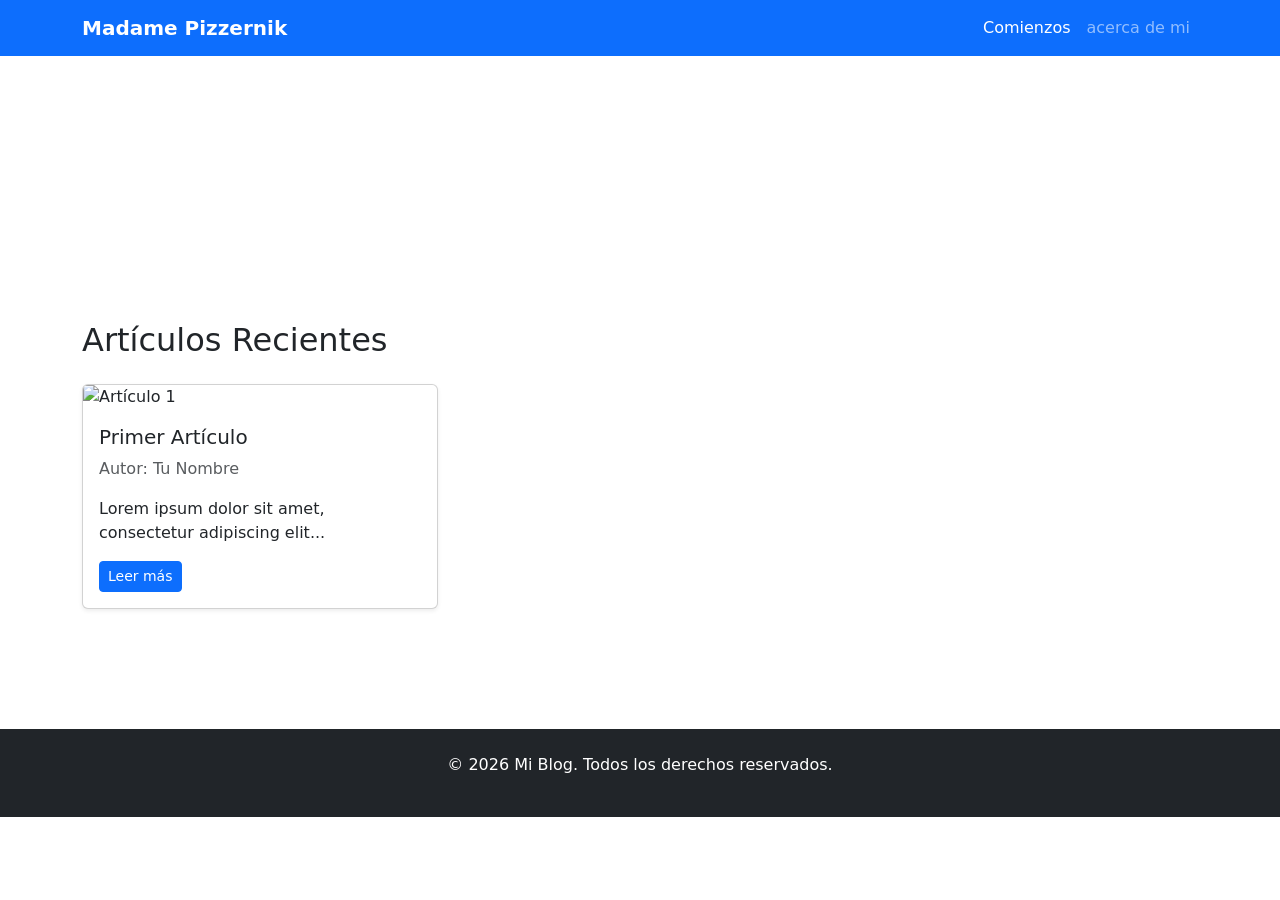
==== index.html @ 8625ce77 "Blog Pizarnik, mas Navbar" ====
<!DOCTYPE html>
<html lang="es">
<head>
    <meta charset="UTF-8">
    <meta name="viewport" content="width=device-width, initial-scale=1.0">
    <title>Mi Blog Personal</title>
    <!-- Bootstrap 5 CDN -->
    <link href="https://cdn.jsdelivr.net/npm/bootstrap@5.3.0/dist/css/bootstrap.min.css" rel="stylesheet">
    <!-- CSS personalizado -->
    <link rel="stylesheet" href="assets/styles.css">
</head>
<body>
    <!-- Navbar (COMPLETAR: agregar logo, links activos, menú colapsable) -->
    <nav class="navbar navbar-expand-md navbar-dark bg-primary sticky-top">
        <div class="container">
            <a class="navbar-brand fw-bold" href="index.html">Madame Pizzernik</a>
                   <button class="navbar-toggler" type="button" data-bs-toggle="collapse" data-bs-target="#menuPrincipal">
                    <span class="navbar-toggler-icon"></span>
                       </button>

                <div class="collapse navbar-collapse" id="menuPrincipal">
                  <ul class="navbar-nav ms-auto"> <li class="nav-item">
                    <a class="nav-link active" href="index.html">Comienzos</a>
                     </li>
                <li class="nav-item">
                    <a class="nav-link" href="about.html">acerca de mi</a>
                </li>
            </ul>
        </div>
    </div>
</nav>

            <!-- TODO: agregar toggler y nav-items -->
        </div>
    </nav>

    <!-- Hero section -->
    <header class="bg-gradient text-white py-5">
        <div class="container text-center">
            <h1 class="display-4">La muerte ...</h1>
            <p class="lead">POESIA, DEPRESION, CIGARRILLOS</p>
        </div>
    </header>

    <!-- Main: listado de artículos -->
    <main class="py-5">
        <div class="container">
            <h2 class="mb-4">Artículos Recientes</h2>

            <!-- Grid de tarjetas (COMPLETAR: 3+ artículos) -->
            <div class="row">
                <div class="col-md-4 mb-4">
                    <div class="card h-100 shadow-sm">
                        <img src="assets/images/article-1.jpg" class="card-img-top" alt="Artículo 1">
                        <div class="card-body">
                            <h5 class="card-title">Primer Artículo</h5>
                            <p class="card-text text-muted">Autor: Tu Nombre</p>
                            <p class="card-text">Lorem ipsum dolor sit amet, consectetur adipiscing elit...</p>
                            <a href="#" class="btn btn-primary btn-sm">Leer más</a>
                        </div>
                    </div>
                </div>
                <!-- TODO: agregar 2 más -->
            </div>
        </div>
    </main>

    <!-- Footer -->
    <footer class="bg-dark text-white py-4 mt-5">
        <div class="container text-center">
            <p>&copy; 2026 Mi Blog. Todos los derechos reservados.</p>
            <!-- TODO: agregar redes sociales -->
        </div>
    </footer>

    <!-- Bootstrap JS -->
    <script src="https://cdn.jsdelivr.net/npm/bootstrap@5.3.0/dist/js/bootstrap.bundle.min.js"></script>
</body>
</html>
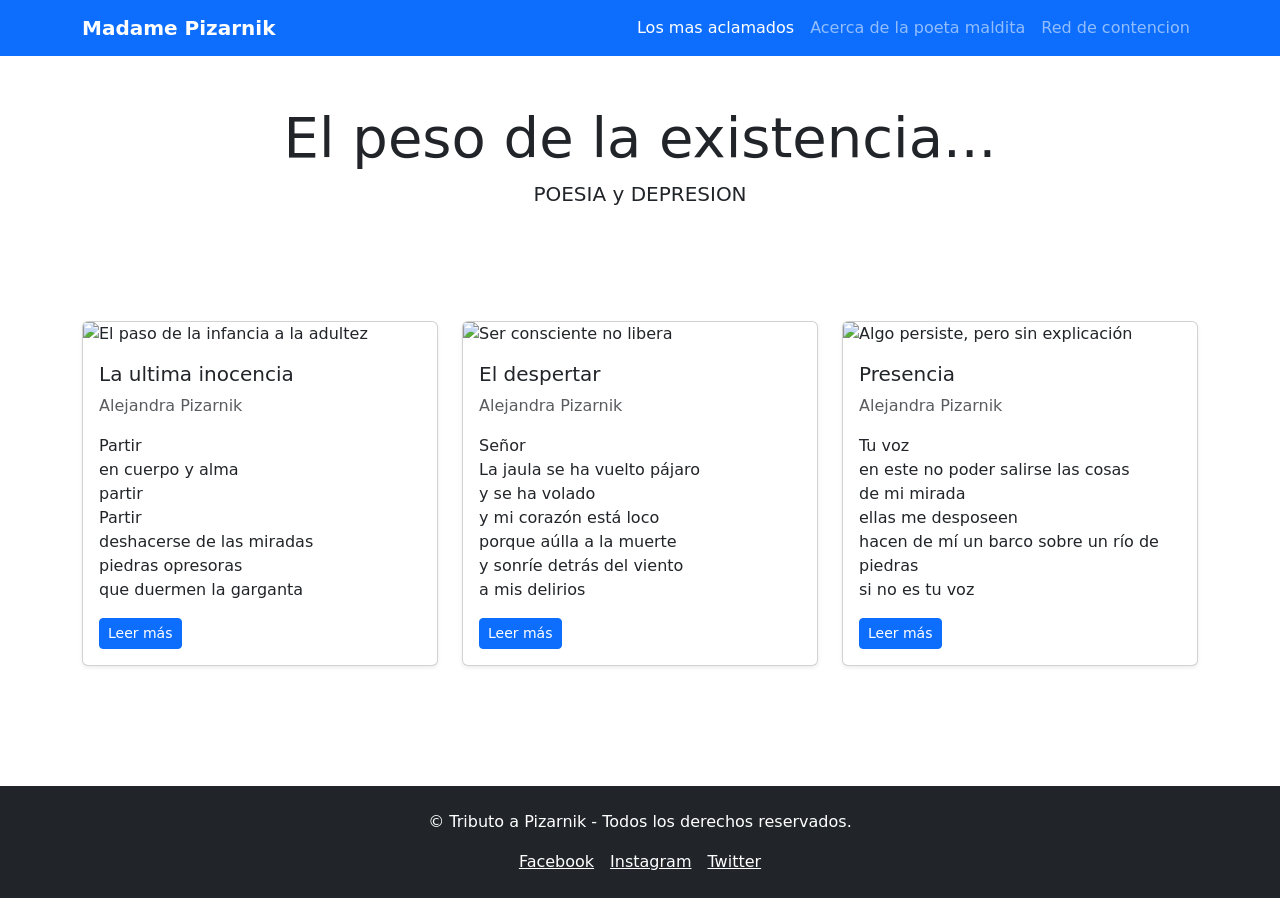
==== commit 435f56a8: "fix:  corregir espacios innecesarios y mejorar accesibilidad en botones" ====
--- a/index.html
+++ b/index.html
@@ -3,7 +3,7 @@
 <head>
     <meta charset="UTF-8">
     <meta name="viewport" content="width=device-width, initial-scale=1.0">
-    <title>Mi Blog Personal</title>
+    <title>Alejandra Pizarnik inicio</title>
     <!-- Bootstrap 5 CDN -->
     <link href="https://cdn.jsdelivr.net/npm/bootstrap@5.3.0/dist/css/bootstrap.min.css" rel="stylesheet">
     <!-- CSS personalizado -->
@@ -13,63 +13,101 @@
     <!-- Navbar (COMPLETAR: agregar logo, links activos, menú colapsable) -->
     <nav class="navbar navbar-expand-md navbar-dark bg-primary sticky-top">
         <div class="container">
-            <a class="navbar-brand fw-bold" href="index.html">Madame Pizzernik</a>
-                   <button class="navbar-toggler" type="button" data-bs-toggle="collapse" data-bs-target="#menuPrincipal">
+            <a class="navbar-brand fw-bold" href="index.html">Madame Pizarnik</a>
+                   <button class="navbar-toggler" type="button" data-bs-toggle="collapse" data-bs-target="#navbarNav" aria-label="Abrir menu">
                     <span class="navbar-toggler-icon"></span>
                        </button>
 
-                <div class="collapse navbar-collapse" id="menuPrincipal">
+                <div class="collapse navbar-collapse" id="navbarNav">
                   <ul class="navbar-nav ms-auto"> <li class="nav-item">
-                    <a class="nav-link active" href="index.html">Comienzos</a>
+                    <a class="nav-link active" href="#articulos">Los mas aclamados</a>
                      </li>
                 <li class="nav-item">
-                    <a class="nav-link" href="about.html">acerca de mi</a>
+                    <a class="nav-link" href="about.html">Acerca de la poeta maldita</a>
+                </li>
+               <li class="nav-item">
+                    <a class="nav-link" href="contact.html">Red de contencion</a>
                 </li>
             </ul>
         </div>
     </div>
 </nav>
 
-            <!-- TODO: agregar toggler y nav-items -->
-        </div>
-    </nav>
-
     <!-- Hero section -->
-    <header class="bg-gradient text-white py-5">
+    <header class="bg-gradient text-blue py-5">
         <div class="container text-center">
-            <h1 class="display-4">La muerte ...</h1>
-            <p class="lead">POESIA, DEPRESION, CIGARRILLOS</p>
+            <h1 class="display-4">El peso de la existencia...</h1>
+            <p class="lead">POESIA y DEPRESION</p>
         </div>
     </header>
 
     <!-- Main: listado de artículos -->
-    <main class="py-5">
+    <main id="articulos" class="py-5">
         <div class="container">
-            <h2 class="mb-4">Artículos Recientes</h2>
-
-            <!-- Grid de tarjetas (COMPLETAR: 3+ artículos) -->
             <div class="row">
                 <div class="col-md-4 mb-4">
                     <div class="card h-100 shadow-sm">
-                        <img src="assets/images/article-1.jpg" class="card-img-top" alt="Artículo 1">
+                        <img src="assets/images/photo1.jpg" class="card-img-top" alt="El paso de la infancia a la adultez">
                         <div class="card-body">
-                            <h5 class="card-title">Primer Artículo</h5>
-                            <p class="card-text text-muted">Autor: Tu Nombre</p>
-                            <p class="card-text">Lorem ipsum dolor sit amet, consectetur adipiscing elit...</p>
+                            <h5 class="card-title">La ultima inocencia</h5>
+                            <p class="card-text text-muted">Alejandra Pizarnik</p>
+                            <p class="card-text"> Partir <br>
+                                en cuerpo y alma <br> partir <br>
+                                Partir <br> deshacerse de las miradas <br>
+                                piedras opresoras <br>
+                                que duermen la garganta <br> </p>
                             <a href="#" class="btn btn-primary btn-sm">Leer más</a>
                         </div>
                     </div>
                 </div>
-                <!-- TODO: agregar 2 más -->
-            </div>
-        </div>
+
+                <div class="col-md-4 mb-4">
+                    <div class="card h-100 shadow-sm">
+                        <img src="assets/images/photo2.png" class="card-img-top" alt="Ser consciente no libera">
+                        <div class="card-body">
+                            <h5 class="card-title">El despertar</h5>
+                            <p class="card-text text-muted">Alejandra Pizarnik</p>
+                            <p class="card-text">Señor <br>
+                            La jaula se ha vuelto pájaro <br>
+                            y se ha volado <br>
+                            y mi corazón está loco <br>
+                            porque aúlla a la muerte <br>
+                            y sonríe detrás del viento <br>
+                            a mis delirios <br> </p>
+                            <a href="#" class="btn btn-primary btn-sm">Leer más</a>
+                        </div>
+                    </div>
+                </div>
+
+                <div class="col-md-4 mb-4">
+                    <div class="card h-100 shadow-sm">
+                        <img src="assets/images/photo3.png" class="card-img-top" alt="Algo persiste, pero sin explicación">
+                        <div class="card-body">
+                            <h5 class="card-title">Presencia</h5>
+                            <p class="card-text text-muted">Alejandra Pizarnik</p>
+                            <p class="card-text">Tu voz <br>
+                            en este no poder salirse las cosas <br>
+                            de mi mirada <br>
+                            ellas me desposeen <br>
+                            hacen de mí un barco sobre un río de piedras <br>
+                            si no es tu voz <br>  </p>
+                                <a href="#" class="btn btn-primary btn-sm">Leer más</a>
+                        </div>
+                    </div>
+                </div>
+            </div> </div>
     </main>
 
     <!-- Footer -->
     <footer class="bg-dark text-white py-4 mt-5">
         <div class="container text-center">
-            <p>&copy; 2026 Mi Blog. Todos los derechos reservados.</p>
-            <!-- TODO: agregar redes sociales -->
+            <p>&copy; Tributo a Pizarnik - Todos los derechos reservados.</p>
+        </div>
+
+        <div class="d-flex justify-content-center align-items-center">
+            <a href="https://www.facebook.com/alejandra.pizarnik" class="text-white mx-2" target="_blank">Facebook</a>
+            <a href="https://www.instagram.com/alejandra.pizarnik" class="text-white mx-2" target="_blank">Instagram</a>
+            <a href="https://twitter.com/alejandrapizarn" class="text-white mx-2" target="_blank">Twitter</a>
         </div>
     </footer>
 
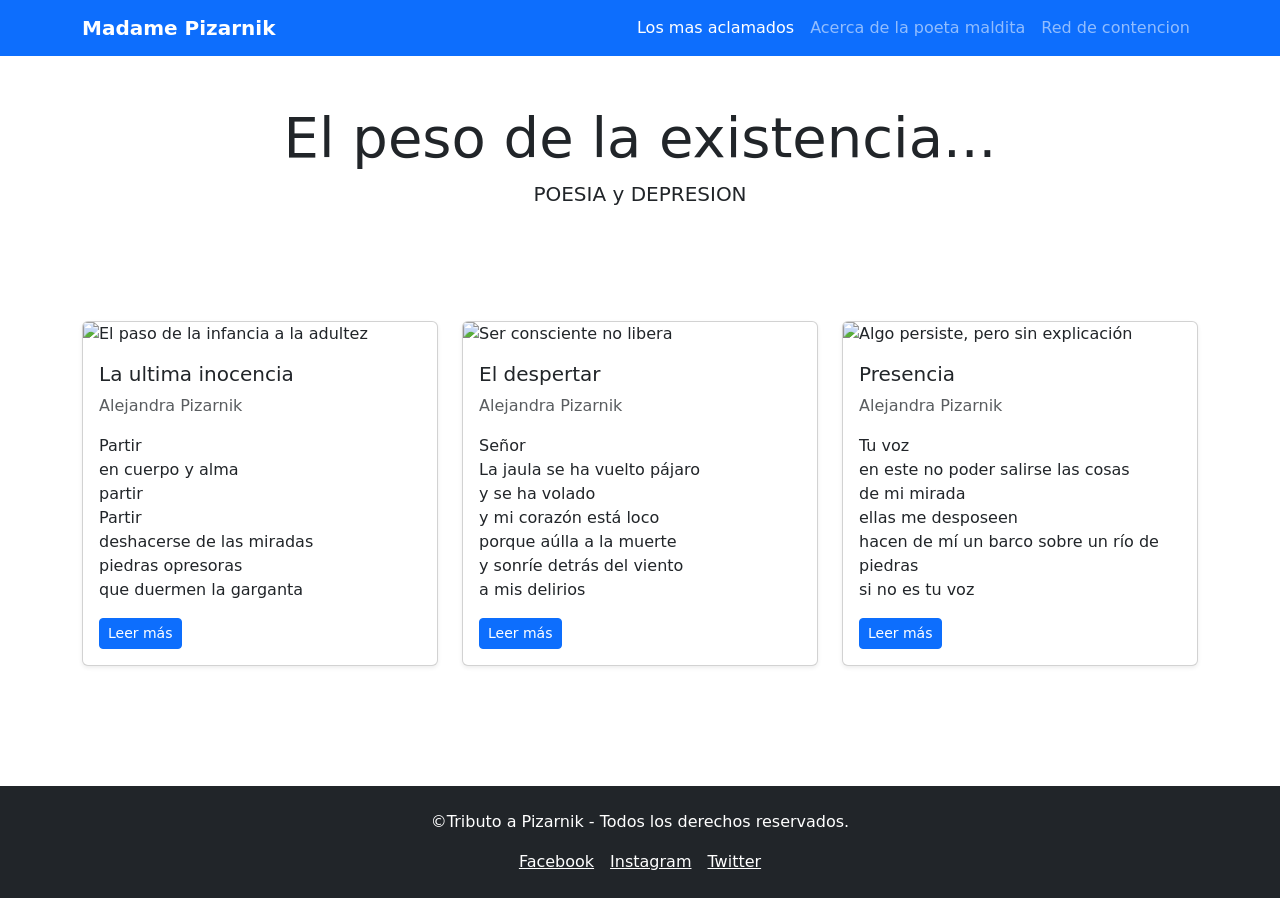
==== commit 4e2b8121: "2do fix:  corregir espacios innecesarios y mejorar accesibilidad en botones" ====
--- a/index.html
+++ b/index.html
@@ -51,11 +51,11 @@
                         <div class="card-body">
                             <h5 class="card-title">La ultima inocencia</h5>
                             <p class="card-text text-muted">Alejandra Pizarnik</p>
-                            <p class="card-text"> Partir <br>
-                                en cuerpo y alma <br> partir <br>
-                                Partir <br> deshacerse de las miradas <br>
-                                piedras opresoras <br>
-                                que duermen la garganta <br> </p>
+                            <p class="card-text"> Partir<br>
+                                en cuerpo y alma<br>partir <br>
+                                Partir<br>deshacerse de las miradas<br>
+                                piedras opresoras<br>
+                                que duermen la garganta<br></p>
                             <a href="#" class="btn btn-primary btn-sm">Leer más</a>
                         </div>
                     </div>
@@ -67,13 +67,13 @@
                         <div class="card-body">
                             <h5 class="card-title">El despertar</h5>
                             <p class="card-text text-muted">Alejandra Pizarnik</p>
-                            <p class="card-text">Señor <br>
-                            La jaula se ha vuelto pájaro <br>
-                            y se ha volado <br>
-                            y mi corazón está loco <br>
-                            porque aúlla a la muerte <br>
-                            y sonríe detrás del viento <br>
-                            a mis delirios <br> </p>
+                            <p class="card-text">Señor<br>
+                            La jaula se ha vuelto pájaro<br>
+                            y se ha volado<br>
+                            y mi corazón está loco<br>
+                            porque aúlla a la muerte<br>
+                            y sonríe detrás del viento<br>
+                            a mis delirios<br></p>
                             <a href="#" class="btn btn-primary btn-sm">Leer más</a>
                         </div>
                     </div>
@@ -85,12 +85,12 @@
                         <div class="card-body">
                             <h5 class="card-title">Presencia</h5>
                             <p class="card-text text-muted">Alejandra Pizarnik</p>
-                            <p class="card-text">Tu voz <br>
-                            en este no poder salirse las cosas <br>
-                            de mi mirada <br>
-                            ellas me desposeen <br>
-                            hacen de mí un barco sobre un río de piedras <br>
-                            si no es tu voz <br>  </p>
+                            <p class="card-text">Tu voz<br>
+                            en este no poder salirse las cosas<br>
+                            de mi mirada<br>
+                            ellas me desposeen<br>
+                            hacen de mí un barco sobre un río de piedras<br>
+                            si no es tu voz<br></p>
                                 <a href="#" class="btn btn-primary btn-sm">Leer más</a>
                         </div>
                     </div>
@@ -101,7 +101,7 @@
     <!-- Footer -->
     <footer class="bg-dark text-white py-4 mt-5">
         <div class="container text-center">
-            <p>&copy; Tributo a Pizarnik - Todos los derechos reservados.</p>
+            <p>&copy;Tributo a Pizarnik - Todos los derechos reservados.</p>
         </div>
 
         <div class="d-flex justify-content-center align-items-center">
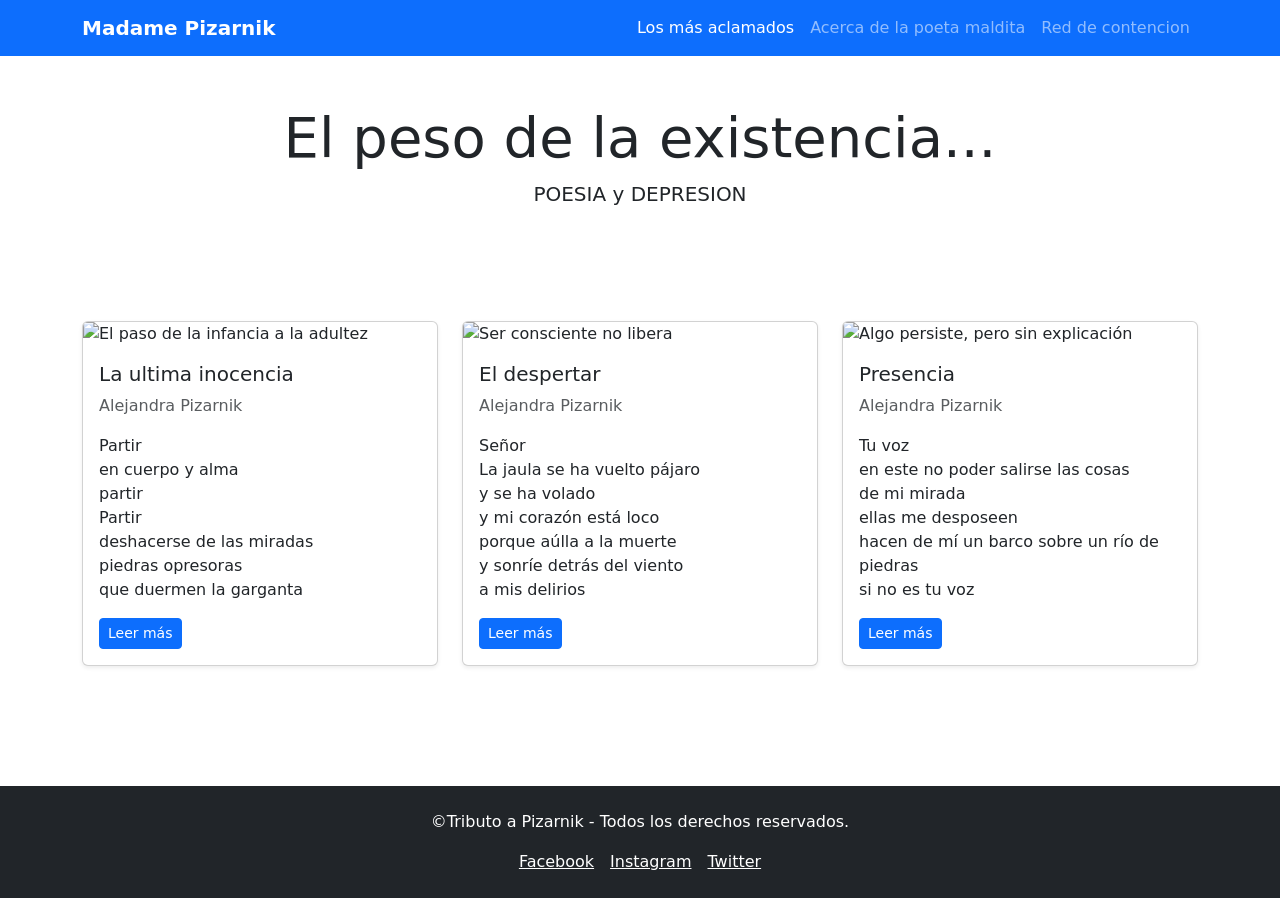
==== commit e0860b4a: "3ro fix:  corregir espacios innecesarios y mejorar accesibilidad en botones" ====
--- a/index.html
+++ b/index.html
@@ -16,11 +16,13 @@
             <a class="navbar-brand fw-bold" href="index.html">Madame Pizarnik</a>
                    <button class="navbar-toggler" type="button" data-bs-toggle="collapse" data-bs-target="#navbarNav" aria-label="Abrir menu">
                     <span class="navbar-toggler-icon"></span>
-                       </button>
+                    <span class="visually-hidden">Abrir menú</span>
+                    </button>
 
                 <div class="collapse navbar-collapse" id="navbarNav">
-                  <ul class="navbar-nav ms-auto"> <li class="nav-item">
-                    <a class="nav-link active" href="#articulos">Los mas aclamados</a>
+                  <ul class="navbar-nav ms-auto">
+                    <li class="nav-item">
+                    <a class="nav-link active" href="#articulos">Los más aclamados</a>
                      </li>
                 <li class="nav-item">
                     <a class="nav-link" href="about.html">Acerca de la poeta maldita</a>
@@ -51,11 +53,7 @@
                         <div class="card-body">
                             <h5 class="card-title">La ultima inocencia</h5>
                             <p class="card-text text-muted">Alejandra Pizarnik</p>
-                            <p class="card-text"> Partir<br>
-                                en cuerpo y alma<br>partir <br>
-                                Partir<br>deshacerse de las miradas<br>
-                                piedras opresoras<br>
-                                que duermen la garganta<br></p>
+                            <p class="card-text">Partir<br>en cuerpo y alma<br>partir<br>Partir<br>deshacerse de las miradas<br>piedras opresoras<br>que duermen la garganta<br></p>
                             <a href="#" class="btn btn-primary btn-sm">Leer más</a>
                         </div>
                     </div>
@@ -66,14 +64,7 @@
                         <img src="assets/images/photo2.png" class="card-img-top" alt="Ser consciente no libera">
                         <div class="card-body">
                             <h5 class="card-title">El despertar</h5>
-                            <p class="card-text text-muted">Alejandra Pizarnik</p>
-                            <p class="card-text">Señor<br>
-                            La jaula se ha vuelto pájaro<br>
-                            y se ha volado<br>
-                            y mi corazón está loco<br>
-                            porque aúlla a la muerte<br>
-                            y sonríe detrás del viento<br>
-                            a mis delirios<br></p>
+                            <p class="card-text text-muted">Alejandra Pizarnik</p><p class="card-text">Señor<br>La jaula se ha vuelto pájaro<br>y se ha volado<br>y mi corazón está loco<br>porque aúlla a la muerte<br>y sonríe detrás del viento<br>a mis delirios<br></p>
                             <a href="#" class="btn btn-primary btn-sm">Leer más</a>
                         </div>
                     </div>
@@ -85,12 +76,7 @@
                         <div class="card-body">
                             <h5 class="card-title">Presencia</h5>
                             <p class="card-text text-muted">Alejandra Pizarnik</p>
-                            <p class="card-text">Tu voz<br>
-                            en este no poder salirse las cosas<br>
-                            de mi mirada<br>
-                            ellas me desposeen<br>
-                            hacen de mí un barco sobre un río de piedras<br>
-                            si no es tu voz<br></p>
+                            <p class="card-text">Tu voz<br>en este no poder salirse las cosas<br>de mi mirada<br>ellas me desposeen<br>hacen de mí un barco sobre un río de piedras<br>si no es tu voz<br></p>
                                 <a href="#" class="btn btn-primary btn-sm">Leer más</a>
                         </div>
                     </div>
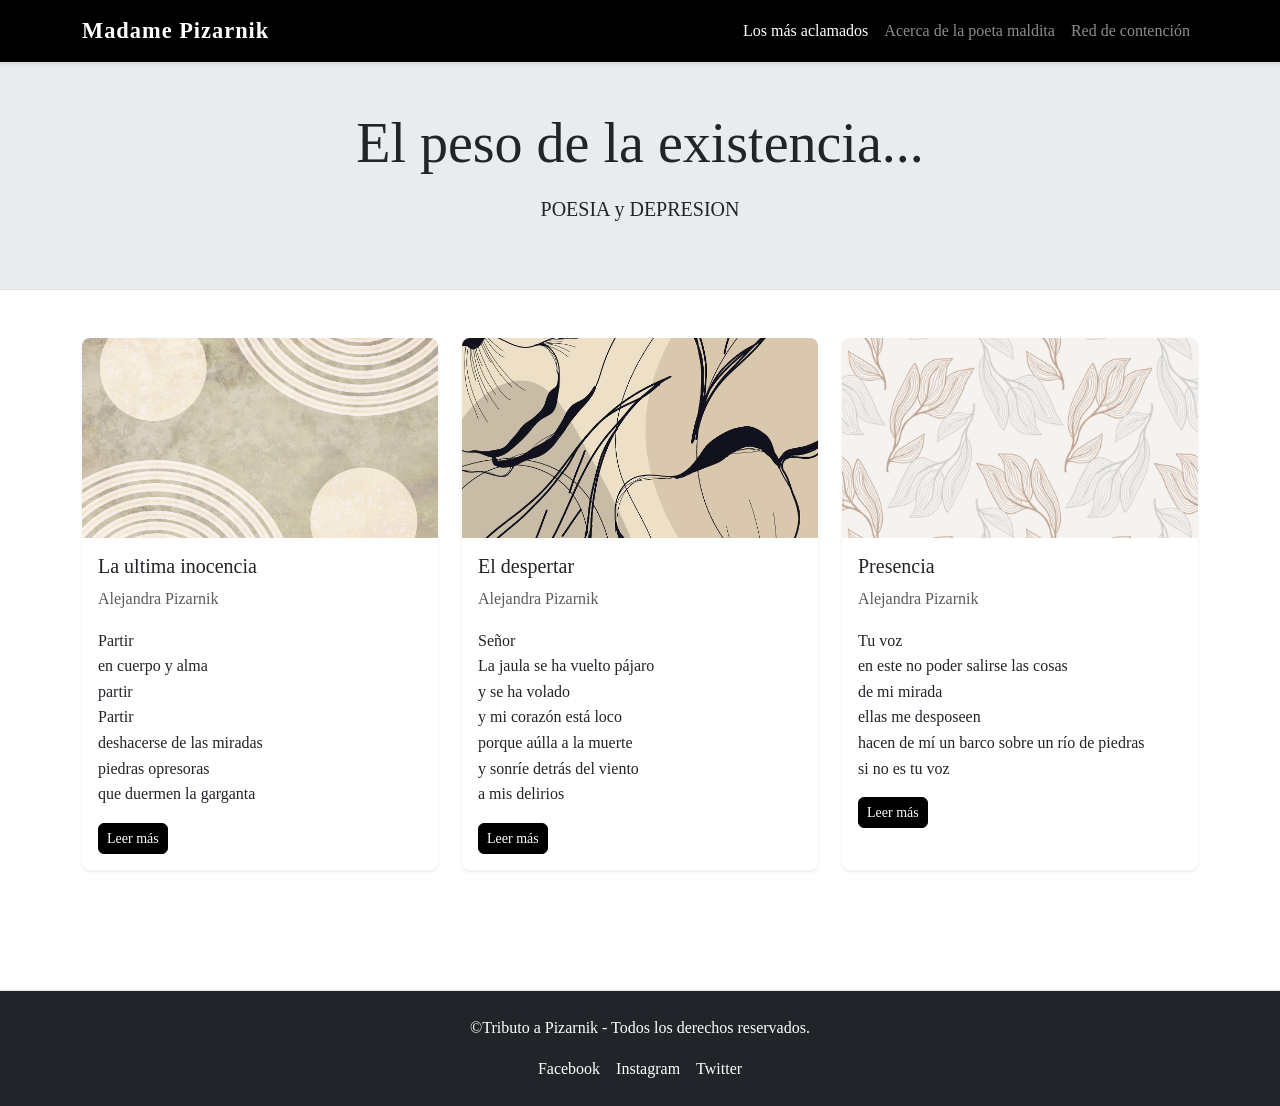
==== commit 5451130e: "Merge pull request #2 from UzumakiN314/main Trabajo finalizado  El proyecto ahora tiene la tematica " ====
--- a/index.html
+++ b/index.html
@@ -28,7 +28,7 @@
                     <a class="nav-link" href="about.html">Acerca de la poeta maldita</a>
                 </li>
                <li class="nav-item">
-                    <a class="nav-link" href="contact.html">Red de contencion</a>
+                    <a class="nav-link" href="contact.html">Red de contención</a>
                 </li>
             </ul>
         </div>
--- a/assets/styles.css
+++ b/assets/styles.css
@@ -0,0 +1,205 @@
+/* ===== Variables CSS ===== */
+:root {
+    --primary-color: hsl(0deg 0% 0%);
+    --text-color: #212529;
+    --light-bg: #f8f9fa;
+    --border-color: #dee2e6;
+}
+
+/* ===== Reset y base ===== */
+* {
+    margin: 0;
+    padding: 0;
+    box-sizing: border-box;
+}
+
+html {
+    scroll-behavior: smooth;
+}
+
+body {
+    font-family: -apple-system, BlinkMacSystemFont, Georgia, serif, "Helvetica Neue", Arial, sans-serif;
+    line-height: 1.6;
+    color: var(--text-color);
+}
+
+/* ===== Tipografía ===== */
+h1, h2, h3 {
+    font-weight: 600;
+    margin-bottom: 1rem;
+}
+
+a {
+    text-decoration: none;
+    transition: all 0.3s ease;
+}
+
+/* ===== Navbar ===== */
+.navbar {
+    background-color: var(--primary-color) !important;
+    box-shadow: 0 2px 4px rgb(0 0 0 / 10%);
+}
+
+.navbar-brand {
+    font-size: 1.4rem;
+    letter-spacing: 1px;
+}
+
+.navbar-brand:hover {
+    opacity: 0.8;
+}
+
+/* ===== Hero Section ===== */
+.bg-gradient {
+    background: #e9ecef !important;
+    border-bottom: 1px solid var(--border-color);
+}
+
+/* ===== Cards ===== */
+.card {
+    border: none;
+    border-radius: 8px;
+    transition: transform 0.3s ease, box-shadow 0.3s ease;
+}
+
+.card:hover {
+    transform: translateY(-5px);
+    box-shadow: 0 8px 16px rgb(0 0 0 / 15%) !important;
+}
+
+.card-img-top {
+    height: 200px;
+    object-fit: cover;
+    border-radius: 8px 8px 0 0;
+}
+
+/* ===== Botones ===== */
+.btn {
+    border-radius: 6px;
+    font-weight: 500;
+    transition: all 0.3s ease;
+}
+
+.btn-primary {
+    background-color: var(--primary-color);
+    border-color: var(--primary-color);
+}
+
+.btn-primary:hover {
+    background-color: #6d545460;
+    border-color: #614242;
+    transform: translateY(-2px);
+    box-shadow: 0 4px 8px rgb(167 58 58 / 25%) !important;
+}
+
+/* ===== Formulario ===== */
+.form-control {
+    border: 1px solid var(--border-color);
+    border-radius: 6px;
+    padding: 0.75rem;
+    transition: border-color 0.3s ease, box-shadow 0.3s ease;
+}
+
+.form-control:focus {
+    border-color: var(--primary-color);
+    box-shadow: 0 0 0 0.2rem rgb(135 148 62 / 50%) !important;
+}
+
+/* Validación HTML5: estilos :valid e :invalid */
+.was-validated .form-control:valid {
+    border-color: #73925e;
+    background-image: url("data:image/svg+xml,%3csvg xmlns='http://www.w3.org/2000/svg' viewBox='0 0 8 8'%3e%3cpath fill='%23198754' d='M.5 4.5L2 3l1-1 1 1 2-2 1 1-3 3-1 1-1-1-1-1z'/%3e%3c/svg%3e");
+    background-repeat: no-repeat;
+    background-position: right calc(0.375em + 0.1875rem) center;
+    background-size: calc(0.75em + 0.375rem) calc(0.75em + 0.375rem);
+    padding-right: calc(1.5em + 0.75rem);
+}
+
+.was-validated .form-control:invalid {
+    border-color: #2e0f12;
+    background-image: url("data:image/svg+xml,%3csvg xmlns='http://www.w3.org/2000/svg' viewBox='0 0 12 12' width='12' height='12' fill='none' stroke='%23dc3545' viewBox='0 0 12 12'%3e%3ccircle cx='6' cy='6' r='4.5'/%3e%3cpath stroke-linejoin='round' d='M5.8 3.6h.4L6 6.9h-.4z'/%3e%3ccircle cx='6' cy='8.2' r='.6' fill='%23dc3545' stroke='none'/%3e%3c/svg%3e");
+    background-repeat: no-repeat;
+    background-position: right calc(0.375em + 0.1875rem) center;
+    background-size: calc(0.75em + 0.375rem) calc(0.75em + 0.375rem);
+    padding-right: calc(1.5em + 0.75rem);
+}
+
+.invalid-feedback {
+    display: none;
+    width: 100%;
+    margin-top: 0.25rem;
+    font-size: 0.875em;
+    color: #642329;
+}
+
+.was-validated .form-control:invalid ~ .invalid-feedback {
+    display: block;
+}
+
+/* ===== Footer ===== */
+footer {
+    margin-top: auto;
+    border-top: 1px solid var(--border-color);
+}
+
+footer a {
+    color: #adb5bd;
+}
+
+/* ===== Accesibilidad ===== */
+a:focus,
+button:focus,
+input:focus {
+    outline: 2px solid var(--primary-color);
+    outline-offset: 2px;
+}
+
+footer a:hover {
+    color: var(--light-bg);
+}
+
+/* ===== Responsive ===== */
+@media (width <= 768px) {
+    h1 {
+        font-size: 2rem;
+    }
+
+    .navbar-brand {
+        font-size: 1.2rem;
+    }
+
+    .card {
+        margin-bottom: 1.5rem;
+    }
+
+    .btn-lg {
+        padding: 0.75rem 1.5rem;
+        font-size: 1rem;
+    }
+}
+
+/* Skip to main content link */
+.skip-link {
+    position: absolute;
+    top: -40px;
+    left: 0;
+    background: var(--primary-color);
+    color: rgb(255 255 255);
+    padding: 8px;
+    text-decoration: none;
+}
+
+.skip-link:focus {
+    top: 0;
+}
+
+label::after {
+    content: " (obligatorio)";
+    font-size: 0.8rem;
+    color: #6c757d;
+    font-weight: normal;
+}
+
+label[for="phone"]::after {
+    content: " (opcional)";
+}
